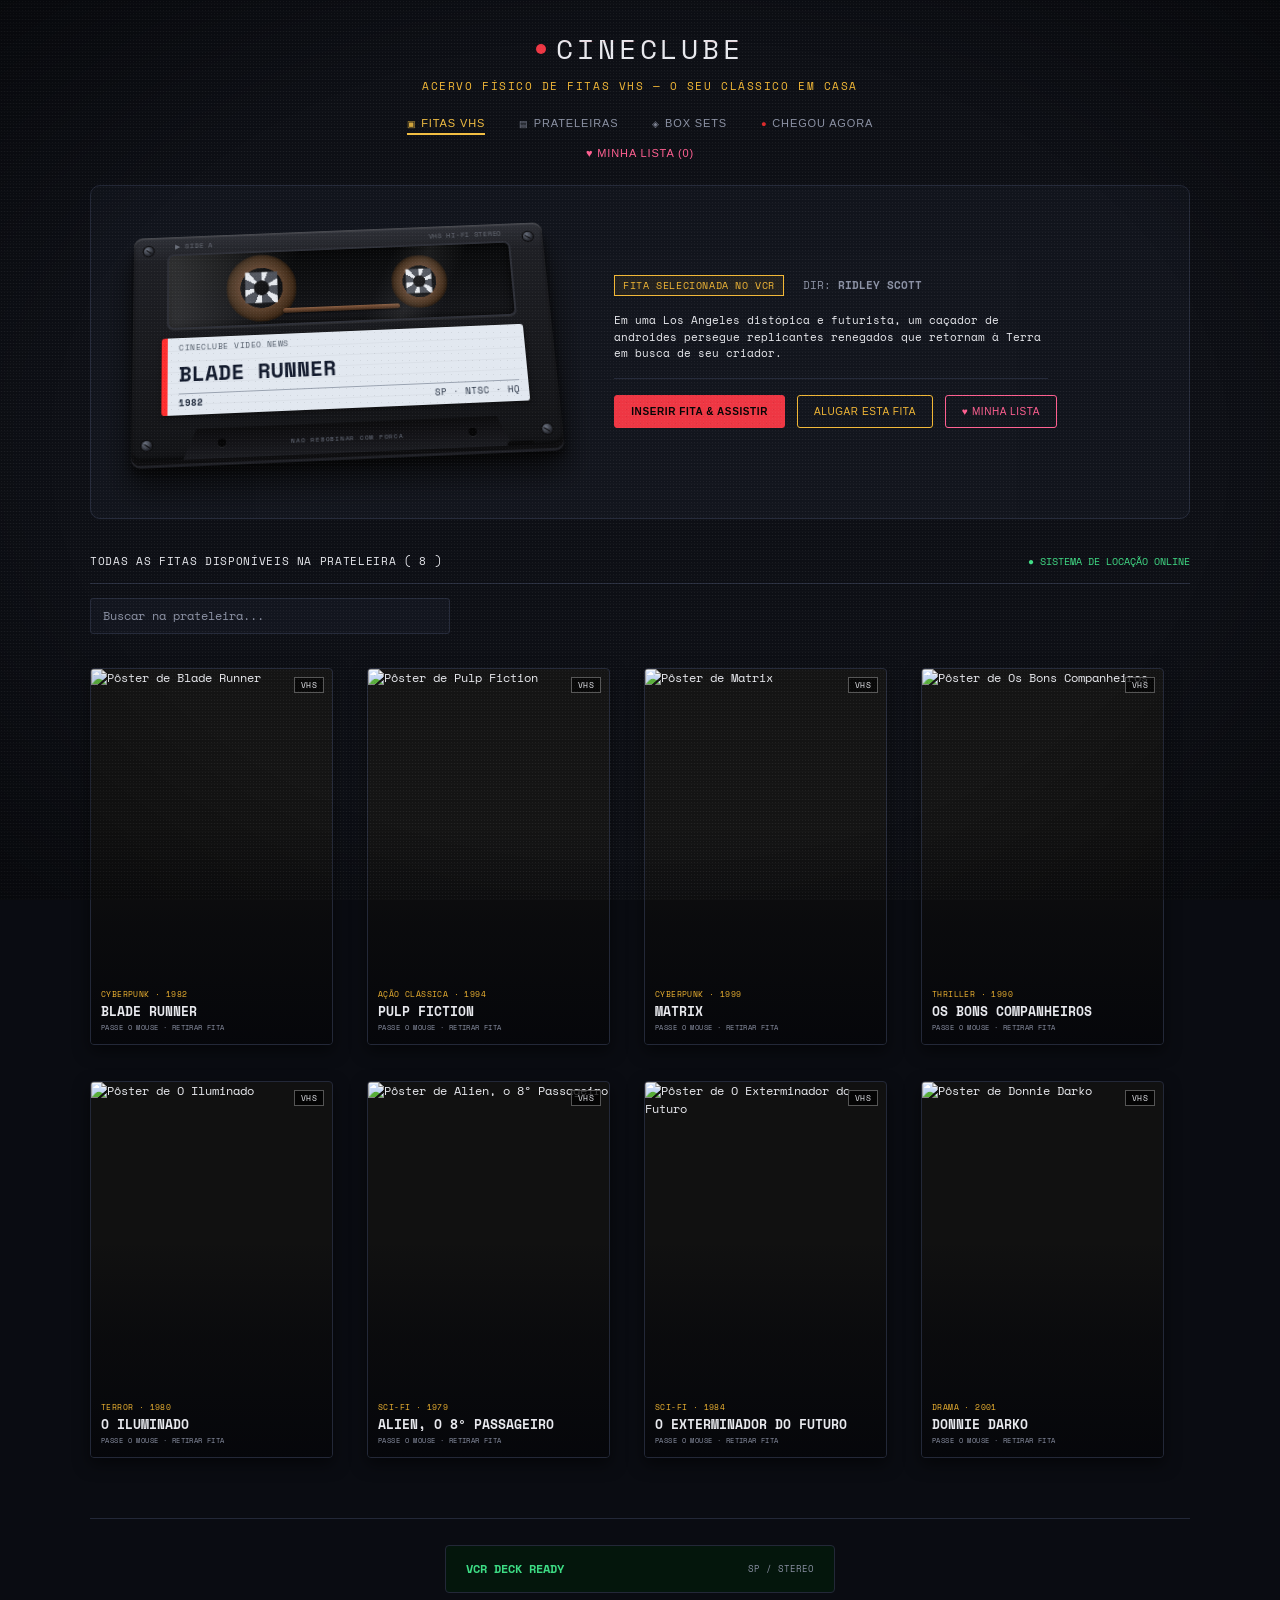
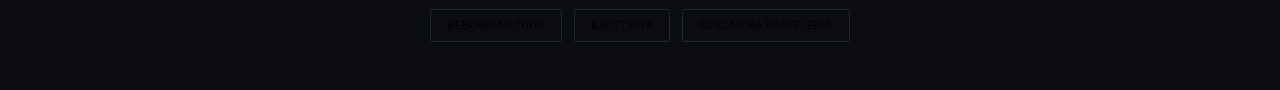
==== Projeto-Design/index.html @ 087a44db "index principal-final" ====
<!doctype html>
<html lang="pt-BR">
  <head>
    <meta charset="UTF-8" />

    <meta name="viewport" content="width=device-width, initial-scale=1" />

    <title>CINECLUBE</title>

    <link rel="preconnect" href="https://fonts.googleapis.com" />

    <link rel="preconnect" href="https://fonts.gstatic.com" crossorigin />

    <link
      href="https://fonts.googleapis.com/css2?family=Space+Mono:wght@400;700&display=swap"
      rel="stylesheet"
    />

    <link rel="stylesheet" href="style.css" />

    <style id="topo-ajustes">
      /* ===== Hero: VHS física à esquerda, info à direita ===== */
      body .vcr {
        position: relative;
        display: grid;
        grid-template-columns: minmax(300px, 440px) 1fr;
        gap: clamp(24px, 4vw, 56px);
        align-items: center;
      }
      body .vcr .vcr-info {
        position: relative;
        z-index: 1;
        min-width: 0;
      }
      /* pôster de fundo: quase imperceptível, nunca um banner */
      body .vcr .selected-banner {
        position: absolute;
        inset: 0;
        z-index: 0;
        opacity: 0.05;
        background-size: cover;
        background-position: center;
        border-radius: inherit;
        pointer-events: none;
        filter: grayscale(1);
      }

      body .vcr .vcr-tape {
        all: unset;
        display: block;
        position: relative;
        z-index: 1;
        box-sizing: border-box;
        width: 100%;
        max-width: 440px;
        padding: 8px 10px 36px;
        perspective: 1000px;
        container-type: inline-size;
      }
      body .vcr .vt-body {
        position: relative;
        width: 100%;
        aspect-ratio: 188 / 104;
        border-radius: 2.2cqw;
        font-family: "Space Mono", monospace;
        background: linear-gradient(
          180deg,
          #2b2d34 0%,
          #1b1c21 12%,
          #141519 60%,
          #0f1013 100%
        );
        box-shadow:
          inset 0 0.4cqw 0.3cqw rgba(255, 255, 255, 0.14),
          inset 0 -0.6cqw 0.8cqw rgba(0, 0, 0, 0.7),
          0 1cqw 0 #0a0a0c,
          0 1.6cqw 0 #1d1e24,
          0 3cqw 2cqw rgba(0, 0, 0, 0.7),
          0 6cqw 7cqw rgba(0, 0, 0, 0.8);
        transform: rotateX(16deg) rotateZ(-2.5deg);
        transition: transform 0.35s ease;
      }
      body .vcr .vt-body:hover {
        transform: rotateX(8deg) rotateZ(-1deg) translateY(-6px);
      }
      body .vcr .vt-screw {
        position: absolute;
        width: 2.4cqw;
        height: 2.4cqw;
        border-radius: 50%;
        background: radial-gradient(circle at 35% 30%, #6b7280, #1f2128 70%);
        box-shadow: 0 0 0 0.3cqw #0a0a0c;
      }
      body .vcr .vt-screw::after {
        content: "";
        position: absolute;
        left: 15%;
        right: 15%;
        top: 45%;
        height: 10%;
        background: #0a0a0c;
        transform: rotate(35deg);
      }
      body .vcr .vt-top {
        position: absolute;
        top: 1.4cqw;
        left: 10%;
        right: 10%;
        display: flex;
        justify-content: space-between;
        font-size: 1.7cqw;
        letter-spacing: 0.1em;
        color: #666b76;
      }
      body .vcr .vt-window {
        position: absolute;
        left: 8%;
        right: 8%;
        top: 8%;
        height: 35%;
        border-radius: 1.6cqw;
        overflow: hidden;
        background: linear-gradient(180deg, #050607, #121317);
        border: 0.5cqw solid #2a2c34;
        box-shadow:
          inset 0 0 2cqw #000,
          0 0.2cqw 0 rgba(255, 255, 255, 0.08);
      }
      body .vcr .vt-window::after {
        content: "";
        position: absolute;
        inset: 0;
        pointer-events: none;
        background: linear-gradient(
          115deg,
          rgba(255, 255, 255, 0.16) 0,
          rgba(255, 255, 255, 0) 35%,
          rgba(255, 255, 255, 0) 60%,
          rgba(255, 255, 255, 0.07) 70%,
          rgba(255, 255, 255, 0) 80%
        );
      }
      body .vcr .vt-window .vcr-reels {
        position: absolute;
        inset: 0;
        display: block;
      }
      body .vcr .vt-window .vcr-reels i {
        all: unset;
        position: absolute;
        top: 50%;
        border-radius: 50%;
        box-sizing: border-box;
        transform: translate(-50%, -50%);
        background:
          radial-gradient(circle, #0b0b0d 0 15%, transparent 16%),
          repeating-conic-gradient(#e6e9ee 0 22deg, #4a4e57 22deg 60deg)
            center / 46% 46% no-repeat,
          radial-gradient(
            circle,
            transparent 0 42%,
            #5a3d28 43%,
            #33200f 72%,
            #1d1209 100%
          );
        box-shadow: inset 0 0 1cqw rgba(0, 0, 0, 0.8);
        animation: vtspin 14s linear infinite;
      }
      body .vcr .vt-window .vcr-reels i:first-child {
        left: 27%;
        width: 17cqw;
        height: 17cqw;
      }
      body .vcr .vt-window .vcr-reels i:last-child {
        left: 73%;
        width: 13.5cqw;
        height: 13.5cqw;
        animation-duration: 9s;
      }
      @keyframes vtspin {
        from {
          transform: translate(-50%, -50%) rotate(0);
        }
        to {
          transform: translate(-50%, -50%) rotate(360deg);
        }
      }
      body .vcr .vt-band {
        position: absolute;
        left: 33%;
        right: 33%;
        bottom: 14%;
        height: 1.3cqw;
        border-radius: 1cqw;
        background: linear-gradient(180deg, #8a5d3f, #3a2314);
        box-shadow: 0 0.2cqw 0.4cqw rgba(0, 0, 0, 0.8);
      }
      body .vcr .vt-label {
        position: absolute;
        left: 7%;
        right: 7%;
        top: 47%;
        height: 34%;
        box-sizing: border-box;
        border-radius: 0.8cqw;
        border-left: 1.6cqw solid #ff2b2b;
        padding: 1.2cqw 2cqw 1.2cqw 2.6cqw;
        display: flex;
        flex-direction: column;
        justify-content: space-between;
        overflow: hidden;
        color: #0f172a;
        background: #e2e8f0
          repeating-linear-gradient(
            0deg,
            transparent 0 2.4cqw,
            rgba(0, 0, 0, 0.035) 2.4cqw 2.6cqw
          );
        box-shadow: 0.2cqw 0.5cqw 1.2cqw rgba(0, 0, 0, 0.5);
      }
      body .vcr .vt-label .vt-l1 {
        all: unset;
        font-size: 1.9cqw;
        letter-spacing: 0.06em;
        color: #4b5563;
      }
      body .vcr .vt-label strong {
        all: unset;
        display: block;
        font-size: 5cqw;
        font-weight: 700;
        line-height: 1.1;
        color: #0f172a;
        white-space: nowrap;
        overflow: hidden;
        text-overflow: ellipsis;
        text-transform: uppercase;
      }
      body .vcr .vt-label .vt-l3 {
        display: flex;
        justify-content: space-between;
        align-items: center;
        font-size: 2.2cqw;
        color: #1e293b;
        border-top: 0.2cqw solid rgba(71, 85, 105, 0.45);
        padding-top: 0.5cqw;
      }
      body .vcr .vt-label .vt-l3 small {
        all: unset;
        font-weight: 700;
      }
      body .vcr .vt-foot {
        position: absolute;
        left: 12%;
        right: 12%;
        bottom: 0;
        height: 13%;
        clip-path: polygon(4% 0, 96% 0, 100% 100%, 0 100%);
        background: linear-gradient(180deg, #08080a, #17181d);
        display: flex;
        align-items: center;
        justify-content: space-between;
        padding: 0 8%;
        font-size: 1.5cqw;
        letter-spacing: 0.12em;
        color: #6b7280;
      }
      body .vcr .vt-foot i {
        width: 2cqw;
        height: 2cqw;
        border-radius: 50%;
        background: #030304;
        box-shadow:
          inset 0 0.2cqw 0.3cqw #000,
          0 0.15cqw 0 rgba(255, 255, 255, 0.08);
      }
      body .vcr .vt-tab {
        position: absolute;
        right: 7%;
        bottom: 0;
        width: 6cqw;
        height: 1cqw;
        background: #050506;
        border-radius: 0.5cqw 0.5cqw 0 0;
      }

      /* ===== Menu: itens claramente clicáveis, mesmo visual minimalista ===== */
      body .nav button,
      body .mylist {
        cursor: pointer;
        border-bottom: 2px solid transparent;
        transition:
          color 0.15s,
          border-color 0.15s;
      }
      body .nav button::before,
      body .mylist::before {
        display: inline-block;
        margin-right: 0.5em;
        font-size: 0.85em;
        opacity: 0.85;
      }
      body .nav button[data-filter="todos"]::before {
        content: "\25A3";
      }
      body .nav button[data-filter="estante"]::before {
        content: "\25A4";
      }
      body .nav button[data-filter="box"]::before {
        content: "\25C8";
      }
      body .nav button[data-filter="chegou"]::before {
        content: "\25CF";
        color: #ff2b2b;
      }
      body .nav button:not(.on):hover,
      body .mylist:not(.on):hover {
        color: #f3f4f6;
        border-bottom-color: rgba(242, 189, 63, 0.45);
      }
      body .nav button.on,
      body .mylist.on {
        color: #f2bd3f;
        border-bottom-color: #f2bd3f;
      }
      body .nav button:focus-visible,
      body .mylist:focus-visible {
        outline: 1px dashed #f2bd3f;
        outline-offset: 4px;
      }
      body .mylist {
        display: flex;
        width: max-content;
        margin: 12px auto 0;
      }

      @media (max-width: 860px) {
        body .vcr {
          grid-template-columns: 1fr;
          justify-items: center;
        }
      }
      @media (prefers-reduced-motion: reduce) {
        body .vcr .vt-window .vcr-reels i {
          animation: none;
        }
        body .vcr .vt-body {
          transition: none;
        }
      }
    </style>
  </head>

  <body>
    <div class="vhs-screen-filter" aria-hidden="true"></div>
    <header class="top">
      <h1 class="logo">
        <i></i>

        <span class="logo-text" data-text="CINECLUBE"> CINECLUBE </span>
      </h1>

      <p class="sub">Acervo físico de fitas VHS — o seu clássico em casa</p>

      <!-- Menu-filtro -->

      <nav class="nav" id="menu">
        <button type="button" class="on" data-filter="todos">Fitas VHS</button>

        <button type="button" data-filter="estante">Prateleiras</button>

        <button type="button" data-filter="box">Box sets</button>

        <button type="button" data-filter="chegou">Chegou agora</button>
      </nav>

      <button
        type="button"
        class="mylist"
        id="btn-menu-lista"
        data-filter="minha-lista"
      >
        ♥ Minha lista (<span id="list-count">0</span>)
      </button>
    </header>

    <main class="wrap">
      <!-- =========================================
         VCR PRINCIPAL
    ========================================== -->

      <section class="vcr" id="selected">
        <!-- Pôster principal do filme selecionado -->

        <div
          class="selected-banner"
          id="selected-banner"
          style="
            background-image: url(&quot;https://m.media-amazon.com/images/M/MV5BNzQzMzJhZTEtOWM4NS00MTdhLTg0YjgtMjM4MDRkZjUwZDBlXkEyXkFqcGdeQXVyNjU0OTQ0OTY@._V1_SX300.jpg&quot;);
          "
        ></div>

        <div class="vcr-tape">
          <div class="vt-body" role="img" aria-label="Fita VHS selecionada">
            <i class="vt-screw" style="left: 2.4cqw; top: 2.4cqw"></i>
            <i class="vt-screw" style="right: 2.4cqw; top: 2.4cqw"></i>
            <i class="vt-screw" style="left: 2.4cqw; bottom: 2.4cqw"></i>
            <i class="vt-screw" style="right: 2.4cqw; bottom: 2.4cqw"></i>

            <div class="vt-top">
              <span>&#9654; SIDE A</span><span>VHS HI-FI STEREO</span>
            </div>

            <div class="vt-window">
              <div class="vcr-reels"><i></i><i></i></div>
              <span class="vt-band"></span>
            </div>

            <div class="vt-label">
              <small class="vt-l1">CINECLUBE VIDEO NEWS</small>
              <strong id="selected-title">BLADE RUNNER</strong>
              <div class="vt-l3">
                <small id="selected-year">1982</small
                ><span>SP &middot; NTSC &middot; HQ</span>
              </div>
            </div>

            <div class="vt-foot">
              <i></i><span>NAO REBOBINAR COM FORCA</span><i></i>
            </div>
            <span class="vt-tab"></span>
          </div>
        </div>

        <div class="vcr-info">
          <span class="chip"> Fita selecionada no VCR </span>

          <span class="dir">
            DIR:

            <b id="selected-director"> RIDLEY SCOTT </b>
          </span>

          <p id="selected-desc">
            Em uma Los Angeles distópica e futurista, um caçador de androides
            persegue replicantes renegados que retornam à Terra em busca de seu
            criador.
          </p>

          <div class="actions">
            <button id="btn-play" class="btn red">
              Inserir fita &amp; assistir
            </button>

            <button id="btn-rent" class="btn gold">Alugar esta fita</button>

            <button id="btn-mylist" class="btn pink">♥ Minha lista</button>
          </div>
        </div>
      </section>

      <!-- =========================================
         CATÁLOGO
    ========================================== -->

      <div class="shelf-head">
        <h2>
          Todas as fitas disponíveis na prateleira (
          <span id="catalog-count"> 8 </span>
          )
        </h2>

        <span class="online"> Sistema de locação online </span>
      </div>

      <input
        id="search"
        class="search"
        type="search"
        placeholder="Buscar na prateleira..."
      />

      <p id="catalog-message" class="msg" hidden>
        Nenhuma fita encontrada nesta prateleira.
      </p>

      <div class="grid" id="catalog">
        <!-- =====================================
             1. BLADE RUNNER
        ====================================== -->

        <article
          class="slot"
          data-id="1"
          data-genre="cyberpunk"
          data-banner="https://m.media-amazon.com/images/M/MV5BNzQzMzJhZTEtOWM4NS00MTdhLTg0YjgtMjM4MDRkZjUwZDBlXkEyXkFqcGdeQXVyNjU0OTQ0OTY@._V1_SX300.jpg"
          tabindex="0"
        >
          <div class="vhs-hover-tape">
            <div class="vhs-cassette">
              <div class="spool-window">
                <i class="spool-wheel"></i>

                <i class="spool-wheel"></i>
              </div>

              <div class="vhs-sticker">
                BLADE RUNNER

                <small> 1982 </small>
              </div>
            </div>
          </div>

          <div
            class="tape"
            style="
              --banner: url(&quot;https://m.media-amazon.com/images/M/MV5BNzQzMzJhZTEtOWM4NS00MTdhLTg0YjgtMjM4MDRkZjUwZDBlXkEyXkFqcGdeQXVyNjU0OTQ0OTY@._V1_SX300.jpg&quot;);
            "
          >
            <div class="poster">
              <img
                src="https://m.media-amazon.com/images/M/MV5BNzQzMzJhZTEtOWM4NS00MTdhLTg0YjgtMjM4MDRkZjUwZDBlXkEyXkFqcGdeQXVyNjU0OTQ0OTY@._V1_SX300.jpg"
                alt="Pôster de Blade Runner"
              />

              <span class="vhs-badge"> VHS </span>

              <div class="info">
                <span class="meta"> Cyberpunk · 1982 </span>

                <h3>Blade Runner</h3>

                <p>Passe o mouse · retirar fita</p>
              </div>
            </div>
          </div>
        </article>

        <!-- =====================================
             2. PULP FICTION
        ====================================== -->

        <article
          class="slot"
          data-id="2"
          data-genre="acao"
          data-banner="https://m.media-amazon.com/images/M/MV5BNGNhMDIzZTUtNTBlZi00MTRlLWFjM2ItYzViMjE3YzI5MjljXkEyXkFqcGdeQXVyNzkwMjQ5NzM@._V1_SX300.jpg"
          tabindex="0"
        >
          <div class="vhs-hover-tape">
            <div class="vhs-cassette">
              <div class="spool-window">
                <i class="spool-wheel"></i>

                <i class="spool-wheel"></i>
              </div>

              <div class="vhs-sticker">
                PULP FICTION

                <small> 1994 </small>
              </div>
            </div>
          </div>

          <div
            class="tape"
            style="
              --banner: url(&quot;https://m.media-amazon.com/images/M/MV5BNGNhMDIzZTUtNTBlZi00MTRlLWFjM2ItYzViMjE3YzI5MjljXkEyXkFqcGdeQXVyNzkwMjQ5NzM@._V1_SX300.jpg&quot;);
            "
          >
            <div class="poster">
              <img
                src="https://m.media-amazon.com/images/M/MV5BNGNhMDIzZTUtNTBlZi00MTRlLWFjM2ItYzViMjE3YzI5MjljXkEyXkFqcGdeQXVyNzkwMjQ5NzM@._V1_SX300.jpg"
                alt="Pôster de Pulp Fiction"
              />

              <span class="vhs-badge"> VHS </span>

              <div class="info">
                <span class="meta"> Ação clássica · 1994 </span>

                <h3>Pulp Fiction</h3>

                <p>Passe o mouse · retirar fita</p>
              </div>
            </div>
          </div>
        </article>

        <!-- =====================================
             3. MATRIX
        ====================================== -->

        <article
          class="slot"
          data-id="3"
          data-genre="cyberpunk"
          data-banner="https://m.media-amazon.com/images/M/MV5BNzQzOTk3OTAtNDQ0Zi00ZTVkLWI0MTEtMDllZjNkYzNjNTc4L2ltYWdlXkEyXkFqcGdeQXVyNjU0OTQ5OTY@._V1_SX300.jpg"
          tabindex="0"
        >
          <div class="vhs-hover-tape">
            <div class="vhs-cassette">
              <div class="spool-window">
                <i class="spool-wheel"></i>

                <i class="spool-wheel"></i>
              </div>

              <div class="vhs-sticker">
                MATRIX

                <small> 1999 </small>
              </div>
            </div>
          </div>

          <div
            class="tape"
            style="
              --banner: url(&quot;https://upload.wikimedia.org/wikipedia/pt/c/c1/The_Matrix_Poster.jpg?utm_source=pt.wikipedia.org&utm_campaign=imageinfo&utm_content=thumbnail_unscaled&quot;);
            "
          >
            <div class="poster">
              <img
                src="https://upload.wikimedia.org/wikipedia/pt/c/c1/The_Matrix_Poster.jpg?utm_source=pt.wikipedia.org&utm_campaign=imageinfo&utm_content=thumbnail_unscaled"
                alt="Pôster de Matrix"
              />

              <span class="vhs-badge"> VHS </span>

              <div class="info">
                <span class="meta"> Cyberpunk · 1999 </span>

                <h3>Matrix</h3>

                <p>Passe o mouse · retirar fita</p>
              </div>
            </div>
          </div>
        </article>

        <!-- =====================================
             4. OS BONS COMPANHEIROS
        ====================================== -->

        <article
          class="slot"
          data-id="4"
          data-genre="thriller"
          data-banner="https://m.media-amazon.com/images/M/MV5BY2NkZjEzMDgtN2RjYy00YzM1LWI4ZmQtMjIwYjFjNmI3ZGEwXkEyXkFqcGdeQXVyNzkwMjQ5NzM@._V1_SX300.jpg"
          tabindex="0"
        >
          <div class="vhs-hover-tape">
            <div class="vhs-cassette">
              <div class="spool-window">
                <i class="spool-wheel"></i>

                <i class="spool-wheel"></i>
              </div>

              <div class="vhs-sticker">
                OS BONS COMPANHEIROS

                <small> 1990 </small>
              </div>
            </div>
          </div>

          <div
            class="tape"
            style="
              --banner: url(&quot;https://m.media-amazon.com/images/M/MV5BY2NkZjEzMDgtN2RjYy00YzM1LWI4ZmQtMjIwYjFjNmI3ZGEwXkEyXkFqcGdeQXVyNzkwMjQ5NzM@._V1_SX300.jpg&quot;);
            "
          >
            <div class="poster">
              <img
                src="https://m.media-amazon.com/images/M/MV5BY2NkZjEzMDgtN2RjYy00YzM1LWI4ZmQtMjIwYjFjNmI3ZGEwXkEyXkFqcGdeQXVyNzkwMjQ5NzM@._V1_SX300.jpg"
                alt="Pôster de Os Bons Companheiros"
              />

              <span class="vhs-badge"> VHS </span>

              <div class="info">
                <span class="meta"> Thriller · 1990 </span>

                <h3>Os Bons Companheiros</h3>

                <p>Passe o mouse · retirar fita</p>
              </div>
            </div>
          </div>
        </article>

        <!-- =====================================
             5. O ILUMINADO
        ====================================== -->

        <article
          class="slot"
          data-id="5"
          data-genre="terror"
          data-banner="https://m.media-amazon.com/images/M/MV5BZWFlYmY2MGEtZjVkYS00YzU4LTg0YjQtYzY1ZGE3NTA5NGQxXkEyXkFqcGdeQXVyMTQxNzMzNDI@._V1_SX300.jpg"
          tabindex="0"
        >
          <div class="vhs-hover-tape">
            <div class="vhs-cassette">
              <div class="spool-window">
                <i class="spool-wheel"></i>

                <i class="spool-wheel"></i>
              </div>

              <div class="vhs-sticker">
                O ILUMINADO

                <small> 1980 </small>
              </div>
            </div>
          </div>

          <div
            class="tape"
            style="
              --banner: url(&quot;https://m.media-amazon.com/images/M/MV5BZWFlYmY2MGEtZjVkYS00YzU4LTg0YjQtYzY1ZGE3NTA5NGQxXkEyXkFqcGdeQXVyMTQxNzMzNDI@._V1_SX300.jpg&quot;);
            "
          >
            <div class="poster">
              <img
                src="https://m.media-amazon.com/images/M/MV5BZWFlYmY2MGEtZjVkYS00YzU4LTg0YjQtYzY1ZGE3NTA5NGQxXkEyXkFqcGdeQXVyMTQxNzMzNDI@._V1_SX300.jpg"
                alt="Pôster de O Iluminado"
              />

              <span class="vhs-badge"> VHS </span>

              <div class="info">
                <span class="meta"> Terror · 1980 </span>

                <h3>O Iluminado</h3>

                <p>Passe o mouse · retirar fita</p>
              </div>
            </div>
          </div>
        </article>

        <!-- =====================================
             6. ALIEN
        ====================================== -->

        <article
          class="slot"
          data-id="6"
          data-genre="scifi"
          data-banner="https://br.web.img3.acsta.net/c_310_420/pictures/15/05/14/21/14/504650.jpg"
          tabindex="0"
        >
          <div class="vhs-hover-tape">
            <div class="vhs-cassette">
              <div class="spool-window">
                <i class="spool-wheel"></i>

                <i class="spool-wheel"></i>
              </div>

              <div class="vhs-sticker">
                ALIEN, O 8º PASSAGEIRO

                <small> 1979 </small>
              </div>
            </div>
          </div>

          <div
            class="tape"
            style="
              --banner: url(&quot;https://br.web.img3.acsta.net/c_310_420/pictures/15/05/14/21/14/504650.jpg&quot;);
            "
          >
            <div class="poster">
              <img
                src="https://br.web.img3.acsta.net/c_310_420/pictures/15/05/14/21/14/504650.jpg"
                alt="Pôster de Alien, o 8º Passageiro"
              />

              <span class="vhs-badge"> VHS </span>

              <div class="info">
                <span class="meta"> Sci-Fi · 1979 </span>

                <h3>Alien, o 8º Passageiro</h3>

                <p>Passe o mouse · retirar fita</p>
              </div>
            </div>
          </div>
        </article>

        <!-- =====================================
             7. O EXTERMINADOR DO FUTURO
        ====================================== -->

        <article
          class="slot"
          data-id="7"
          data-genre="scifi"
          data-banner="https://m.media-amazon.com/images/M/MV5BYTViNzMxZjEtZGEwNy00MDNiLWIzNGQtZDY2MjQ1OWViZjFmXkEyXkFqcGdeQXVyNzkwMjQ5NzM@._V1_SX300.jpg"
          tabindex="0"
        >
          <div class="vhs-hover-tape">
            <div class="vhs-cassette">
              <div class="spool-window">
                <i class="spool-wheel"></i>

                <i class="spool-wheel"></i>
              </div>

              <div class="vhs-sticker">
                O EXTERMINADOR DO FUTURO

                <small> 1984 </small>
              </div>
            </div>
          </div>

          <div
            class="tape"
            style="
              --banner: url(&quot;https://m.media-amazon.com/images/M/MV5BYTViNzMxZjEtZGEwNy00MDNiLWIzNGQtZDY2MjQ1OWViZjFmXkEyXkFqcGdeQXVyNzkwMjQ5NzM@._V1_SX300.jpg&quot;);
            "
          >
            <div class="poster">
              <img
                src="https://m.media-amazon.com/images/M/MV5BYTViNzMxZjEtZGEwNy00MDNiLWIzNGQtZDY2MjQ1OWViZjFmXkEyXkFqcGdeQXVyNzkwMjQ5NzM@._V1_SX300.jpg"
                alt="Pôster de O Exterminador do Futuro"
              />

              <span class="vhs-badge"> VHS </span>

              <div class="info">
                <span class="meta"> Sci-Fi · 1984 </span>

                <h3>O Exterminador do Futuro</h3>

                <p>Passe o mouse · retirar fita</p>
              </div>
            </div>
          </div>
        </article>

        <!-- =====================================
             8. DONNIE DARKO
        ====================================== -->

        <article
          class="slot"
          data-id="8"
          data-genre="drama"
          data-banner="https://image.tmdb.org/t/p/original/6FKym4sm5LcqUC80HNpn2ejVoro.jpg"
          tabindex="0"
        >
          <div class="vhs-hover-tape">
            <div class="vhs-cassette">
              <div class="spool-window">
                <i class="spool-wheel"></i>

                <i class="spool-wheel"></i>
              </div>

              <div class="vhs-sticker">
                DONNIE DARKO

                <small> 2001 </small>
              </div>
            </div>
          </div>

          <div
            class="tape"
            style="
              --banner: url(&quot;https://image.tmdb.org/t/p/original/6FKym4sm5LcqUC80HNpn2ejVoro.jpg&quot;);
            "
          >
            <div class="poster">
              <img
                src="https://image.tmdb.org/t/p/original/6FKym4sm5LcqUC80HNpn2ejVoro.jpg"
                alt="Pôster de Donnie Darko"
              />

              <span class="vhs-badge"> VHS </span>

              <div class="info">
                <span class="meta"> Drama · 2001 </span>

                <h3>Donnie Darko</h3>

                <p>Passe o mouse · retirar fita</p>
              </div>
            </div>
          </div>
        </article>
      </div>

      <!-- =========================================
         RODAPÉ VCR
    ========================================== -->

      <footer class="deck">
        <div class="deck-screen">
          <span id="vcr-display"> VCR DECK READY </span>

          <small id="vcr-counter"> SP / STEREO </small>
        </div>

        <div class="deck-btns">
          <button id="btn-rewind" class="btn ghost">Rebobinar tudo</button>

          <button id="btn-eject" class="btn ghost">Eject fita</button>

          <button id="btn-search" class="btn ghost">
            Buscar na prateleira
          </button>
        </div>
      </footer>
    </main>

    <div id="toast" class="toast" hidden></div>

    <script src="script.js"></script>
  </body>
</html>
---- Projeto-Design/style.css ----
:root {
  --bg: #0a0c12;
  --panel: #0f121b;
  --line: #232838;

  --red: #ee3340;
  --gold: #f2b632;
  --green: #3ddc84;
  --pink: #ff5d8f;

  --text: #e8e9ee;
  --dim: #8a90a3;

  --ease: cubic-bezier(0.22, 0.8, 0.3, 1);
}

* {
  box-sizing: border-box;
  margin: 0;
  padding: 0;
}

body {
  background: var(--bg);
  color: var(--text);

  font-family: "Space Mono", ui-monospace, Menlo, Consolas, monospace;

  font-size: 12px;
  line-height: 1.5;
  min-height: 100vh;
}

/* CRT — scanlines e vinheta (ajustadas para ficarem mais discretas) */

body::before {
  content: "";

  position: fixed;
  inset: 0;

  pointer-events: none;

  z-index: 50;

  background: repeating-linear-gradient(
    0deg,
    rgba(255, 255, 255, 0.016) 0 1px,
    transparent 1px 4px
  );
}

body::after {
  content: "";

  position: fixed;
  inset: 0;

  pointer-events: none;

  z-index: 49;

  background: radial-gradient(
    ellipse at center,
    transparent 65%,
    rgba(0, 0, 0, 0.4)
  );
}

/* =========================================
   TOPO
========================================= */

.top {
  text-align: center;

  padding: 28px 16px 8px;
}

.logo {
  font-size: 28px;

  font-weight: 400;

  letter-spacing: 0.14em;

  display: inline-flex;

  align-items: center;

  gap: 10px;

  position: relative;
}

.logo i {
  width: 10px;
  height: 10px;

  border-radius: 50%;

  background: var(--red);
}

.logo-text {
  position: relative;
}

.logo-text::after {
  content: attr(data-text);

  position: absolute;

  left: 0;
  top: 0;

  color: rgba(238, 51, 64, 0.22);

  clip-path: inset(0 0 70% 0);

  transform: translate(2px, 1px);

  animation: signal 5s infinite;
}

@keyframes signal {
  0%,
  86%,
  100% {
    opacity: 0;
    transform: translate(0, 0);
  }

  88% {
    opacity: 0.8;
    transform: translate(-2px, 0);
  }

  89% {
    opacity: 0.4;
    transform: translate(2px, 1px);
  }

  90% {
    opacity: 0;
  }
}

.sub {
  color: var(--gold);

  letter-spacing: 0.14em;

  font-size: 11px;

  text-transform: uppercase;

  margin: 8px 0 22px;
}

.nav {
  display: flex;

  justify-content: center;

  gap: 34px;

  flex-wrap: wrap;
}

.nav button {
  background: none;

  border: none;

  font-size: 11px;

  text-transform: uppercase;

  letter-spacing: 0.08em;

  color: var(--dim);

  padding-bottom: 4px;

  border-bottom: 2px solid transparent;
}

.nav button.on,
.nav button:hover {
  color: var(--text);

  border-color: var(--gold);
}

.mylist {
  display: inline-block;

  margin: 22px 0 4px;

  color: var(--pink);

  text-transform: uppercase;

  font-size: 11px;

  letter-spacing: 0.08em;

  background: none;

  border: none;
}

/* =========================================
   CONTAINER
========================================= */

.wrap {
  max-width: 1180px;

  margin: 0 auto;

  padding: 16px 40px 48px;
}

/* =========================================
   VCR PRINCIPAL
========================================= */

.vcr {
  position: relative;

  display: grid;

  grid-template-columns:
    minmax(220px, 300px)
    1fr;

  gap: 40px;

  align-items: center;

  background: var(--panel);

  border: 1px solid var(--line);

  border-radius: 10px;

  padding: 28px 32px;

  margin-bottom: 34px;

  overflow: hidden;
}

.selected-banner {
  position: absolute;

  inset: 0;

  background-position: center;

  background-size: cover;

  opacity: 0.09;

  filter: grayscale(1);

  pointer-events: none;
}

.selected-banner::after {
  content: "";

  position: absolute;

  inset: 0;

  background: linear-gradient(
    90deg,
    var(--panel) 0%,
    rgba(15, 18, 27, 0.92) 45%,
    var(--panel) 100%
  );
}

.vcr > *:not(.selected-banner) {
  position: relative;

  z-index: 2;
}

.vcr-tape {
  background: #0c0e15;

  border-top: 3px solid var(--red);

  border-radius: 4px;

  padding: 14px;

  text-align: center;

  display: flex;

  flex-direction: column;

  gap: 8px;

  align-items: center;

  min-height: 150px;
}

.vcr-tape small {
  color: var(--dim);

  font-size: 8px;

  letter-spacing: 0.1em;
}

.vcr-tape strong {
  font-weight: 400;

  letter-spacing: 0.06em;

  color: var(--dim);
}

.vcr-reels {
  display: flex;

  gap: 70px;
}

.vcr-reels i {
  width: 18px;
  height: 18px;

  border-radius: 50%;

  background: radial-gradient(#0a0a0a 0 30%, #cfd2da 31% 45%, #2a2d38 46%);
}

.chip {
  display: inline-block;

  border: 1px solid var(--gold);

  color: var(--gold);

  background: rgba(242, 182, 50, 0.08);

  padding: 2px 8px;

  font-size: 10px;

  text-transform: uppercase;

  letter-spacing: 0.06em;
}

.dir {
  margin-left: 12px;

  color: var(--dim);

  font-size: 11px;
}

.vcr-info p {
  margin: 16px 0;

  padding-bottom: 16px;

  border-bottom: 1px solid var(--line);

  max-width: 62ch;

  font-size: 11px;
}

.actions {
  display: flex;

  gap: 12px;

  flex-wrap: wrap;
}

/* =========================================
   BOTÕES
========================================= */

.btn {
  border: 1px solid var(--line);

  background: transparent;

  padding: 10px 16px;

  border-radius: 3px;

  font-size: 10px;

  text-transform: uppercase;

  letter-spacing: 0.06em;

  transition:
    background 0.2s,
    border-color 0.2s,
    transform 0.2s;
}

.btn:hover {
  transform: translateY(-1px);
}

.btn.red {
  background: var(--red);

  border-color: var(--red);

  font-weight: 700;
}

.btn.red:hover {
  background: #ff4a56;
}

.btn.gold {
  border-color: var(--gold);

  color: var(--gold);
}

.btn.gold:hover {
  background: rgba(242, 182, 50, 0.1);
}

.btn.pink {
  border-color: var(--pink);

  color: var(--pink);
}

.btn.pink:hover {
  background: rgba(255, 93, 143, 0.1);
}

.btn.ghost:hover {
  border-color: var(--dim);

  background: rgba(255, 255, 255, 0.04);
}

.btn:focus-visible,
.slot:focus-visible,
.search:focus-visible {
  outline: 2px solid var(--gold);

  outline-offset: 3px;
}

/* =========================================
   CABEÇALHO DO CATÁLOGO
========================================= */

.shelf-head {
  display: flex;

  justify-content: space-between;

  align-items: center;

  gap: 12px;

  flex-wrap: wrap;

  padding-bottom: 14px;

  border-bottom: 1px solid var(--line);
}

.shelf-head h2 {
  font-size: 11px;

  font-weight: 400;

  text-transform: uppercase;

  letter-spacing: 0.06em;
}

.online {
  color: var(--green);

  font-size: 10px;

  text-transform: uppercase;
}

.online::before {
  content: "● ";
}

/* =========================================
   BUSCA
========================================= */

.search {
  width: 100%;

  max-width: 360px;

  margin: 14px 0 0;

  background: var(--panel);

  border: 1px solid var(--line);

  color: var(--text);

  font: inherit;

  padding: 8px 12px;

  border-radius: 3px;
}

.search::placeholder {
  color: var(--dim);
}

.msg {
  margin-top: 14px;

  color: var(--gold);
}

/* =========================================
   GRID
========================================= */

.grid {
  display: grid;

  grid-template-columns: repeat(4, 1fr);

  gap: 36px 34px;

  padding: 34px 26px 26px 0;
}

/* =========================================
   CARD
========================================= */

.slot {
  position: relative;

  aspect-ratio: 2/3.1;

  cursor: pointer;

  isolation: isolate;

  outline-offset: 6px;
}

/* =========================================
   VHS ATRÁS
========================================= */

.vhs-hover-tape {
  position: absolute;

  z-index: 0;

  top: 5%;
  left: 10%;

  width: 80%;
  height: 88%;

  opacity: 0;

  transform: translate(0, 0) rotate(0deg);

  transform-origin: 30% 90%;

  transition:
    transform 0.5s var(--ease),
    opacity 0.25s ease;

  filter: drop-shadow(0 12px 14px rgba(0, 0, 0, 0.6));
}

.vhs-cassette {
  position: relative;

  width: 100%;
  height: 100%;

  border-radius: 7px;

  background:
    repeating-linear-gradient(
      90deg,
      rgba(255, 255, 255, 0.05) 0 1px,
      transparent 1px 4px
    ),
    linear-gradient(150deg, #33363e, #15171c 70%);

  border: 1px solid #454851;

  box-shadow:
    inset 0 0 0 3px #1b1d23,
    inset 0 -8px 12px rgba(0, 0, 0, 0.5),
    6px 0 0 -1px #0d0e11;
}

/* Parafusos */

.vhs-cassette::before,
.vhs-cassette::after {
  content: "";

  position: absolute;

  bottom: 3%;

  width: 7px;
  height: 7px;

  border-radius: 50%;

  background: radial-gradient(circle at 35% 35%, #9a9da5, #4a4d55);

  box-shadow: inset 0 0 0 1px #222;
}

.vhs-cassette::before {
  left: 5%;
}

.vhs-cassette::after {
  right: 5%;
}

/* Janela */

.spool-window {
  position: absolute;

  top: 5%;

  left: 9%;
  right: 9%;

  height: 32%;

  border-radius: 10px;

  background: linear-gradient(#0c0d11, #1a1c22);

  border: 2px solid #4b4e57;

  display: flex;

  justify-content: space-around;

  align-items: center;

  padding: 0 6%;

  box-shadow: inset 0 3px 8px #000;
}

/* Bobinas */

.spool-wheel {
  width: 34%;

  aspect-ratio: 1;

  border-radius: 50%;

  border: 3px solid #7a7d86;

  background:
    radial-gradient(circle, #0a0a0a 0 20%, transparent 21%),
    conic-gradient(
      #e2ddd0 0 12%,
      #232323 0 25%,
      #e2ddd0 0 37%,
      #232323 0 50%,
      #e2ddd0 0 62%,
      #232323 0 75%,
      #e2ddd0 0 87%,
      #232323 0
    );

  box-shadow: 0 0 0 5px #3a271b;
}

/* Fita magnética */

.spool-window::before {
  content: "";

  position: absolute;

  left: 12%;
  right: 12%;

  bottom: 9%;

  height: 3px;

  background: #4a3524;

  border-radius: 2px;
}

/* Etiqueta VHS */

.vhs-sticker {
  position: absolute;

  left: 9%;
  right: 9%;

  top: 44%;
  bottom: 12%;

  background: linear-gradient(#e6e5dd, #c9c8bf);

  border-top: 5px solid var(--red);

  border-radius: 2px;

  color: #1b1b1b;

  padding: 8px 6px;

  text-align: center;

  font-size: 9px;

  font-weight: 700;

  letter-spacing: 0.04em;

  line-height: 1.25;

  display: flex;

  flex-direction: column;

  justify-content: center;

  gap: 4px;

  box-shadow: 0 1px 3px rgba(0, 0, 0, 0.6);
}

.vhs-sticker small {
  font-weight: 400;

  font-size: 8px;

  color: #555;
}

/* =========================================
   PÔSTER
========================================= */

.tape {
  position: absolute;

  inset: 0;

  z-index: 2;

  transition: transform 0.5s var(--ease);

  transform-origin: 70% 100%;
}

.poster {
  position: relative;

  width: 100%;
  height: 100%;

  border-radius: 4px;

  overflow: hidden;

  background: #111;

  border: 1px solid var(--line);

  box-shadow: 0 6px 16px rgba(0, 0, 0, 0.5);

  transition:
    box-shadow 0.5s var(--ease),
    border-color 0.3s;
}

.poster img {
  position: absolute;

  inset: 0;

  width: 100%;
  height: 100%;

  object-fit: cover;

  display: block;
}

.poster::after {
  content: "";

  position: absolute;

  inset: 0;

  background: linear-gradient(
    to top,
    rgba(5, 6, 10, 0.95) 0,
    rgba(5, 6, 10, 0.55) 32%,
    transparent 58%
  );
}

/* Banner escondido no card */

.poster::before {
  content: "";

  position: absolute;

  inset: 0;

  background-image: var(--banner);

  background-size: cover;

  background-position: center;

  opacity: 0;

  transition: opacity 0.4s;
}

/* Badge */

.vhs-badge {
  position: absolute;

  top: 8px;
  right: 8px;

  z-index: 3;

  font-size: 8px;

  padding: 1px 6px;

  background: rgba(0, 0, 0, 0.75);

  border: 1px solid #555;

  letter-spacing: 0.06em;
}

/* Informações */

.info {
  position: absolute;

  left: 10px;
  right: 10px;
  bottom: 10px;

  z-index: 3;
}

.meta {
  display: block;

  color: var(--gold);

  font-size: 8px;

  text-transform: uppercase;

  letter-spacing: 0.05em;
}

.info h3 {
  font-size: 13px;

  font-weight: 700;

  text-transform: uppercase;

  line-height: 1.2;

  margin: 4px 0;
}

.info p {
  font-size: 7px;

  color: var(--dim);

  text-transform: uppercase;

  letter-spacing: 0.06em;
}

/* =========================================
   HOVER
========================================= */

.slot:hover .vhs-hover-tape,
.slot:focus-visible .vhs-hover-tape {
  opacity: 1;

  transform: translate(34%, -11%) rotate(13deg);
}

.slot:hover .tape,
.slot:focus-visible .tape {
  transform: translate(-4%, 1.5%) rotate(-3deg);
}

.slot:hover .poster,
.slot:focus-visible .poster {
  border-color: #3a4055;

  box-shadow: -10px 14px 24px rgba(0, 0, 0, 0.7);
}

/* =========================================
   VCR RODAPÉ
========================================= */

.deck {
  display: flex;

  flex-direction: column;

  align-items: center;

  gap: 16px;

  margin-top: 34px;

  padding-top: 26px;

  border-top: 1px solid var(--line);
}

.deck-screen {
  display: flex;

  justify-content: space-between;

  align-items: center;

  gap: 40px;

  min-width: min(390px, 100%);

  background: #04160c;

  border: 1px solid var(--line);

  border-radius: 4px;

  padding: 14px 20px;

  color: var(--green);

  font-weight: 700;
}

.deck-screen small {
  color: var(--dim);

  font-weight: 400;

  font-size: 9px;
}

.deck-btns {
  display: flex;

  gap: 12px;

  flex-wrap: wrap;

  justify-content: center;
}

/* =========================================
   TOAST
========================================= */

.toast {
  position: fixed;

  left: 50%;

  bottom: 24px;

  transform: translateX(-50%);

  z-index: 60;

  background: var(--panel);

  border: 1px solid var(--gold);

  color: var(--gold);

  padding: 10px 18px;

  border-radius: 4px;
}

/* =========================================
   RESPONSIVO
========================================= */

@media (max-width: 980px) {
  .grid {
    grid-template-columns: repeat(2, 1fr);
  }

  .vcr {
    grid-template-columns: 1fr;
  }
}

@media (max-width: 560px) {
  .wrap {
    padding: 12px 16px 40px;
  }

  .grid {
    gap: 28px 20px;

    padding-right: 18px;
  }

  .vcr {
    padding: 20px;
  }

  .nav {
    gap: 18px;
  }
}

@media (hover: none) {
  .slot:active .vhs-hover-tape {
    opacity: 1;

    transform: translate(34%, -11%) rotate(13deg);
  }

  .slot:active .tape {
    transform: translate(-4%, 1.5%) rotate(-3deg);
  }
}

@media (prefers-reduced-motion: reduce) {
  .vhs-hover-tape,
  .tape,
  .poster,
  .logo-text::after {
    transition: none;
    animation: none;
  }
}

/* =========================================
   FILTRO VHS DE TELA (muito sutil)
   Camada fixa: ruído + brilho + tracking + interferência
========================================= */

.vhs-screen-filter {
  position: fixed;
  inset: 0;

  z-index: 48;

  pointer-events: none;

  overflow: hidden;

  /* leve "lavado" de CRT + ruído mínimo (dois pontilhados de tamanhos diferentes) */
  background-image:
    linear-gradient(rgba(255, 255, 255, 0.015), rgba(255, 255, 255, 0.015)),
    radial-gradient(rgba(255, 255, 255, 0.05) 0.6px, transparent 0.9px),
    radial-gradient(rgba(0, 0, 0, 0.08) 0.6px, transparent 0.9px);

  background-size:
    100% 100%,
    3px 3px,
    7px 7px;

  animation:
    vhs-noise 4s steps(4) infinite,
    vhs-brightness 9s ease-in-out infinite;
}

/* linha de tracking: passa devagar, raramente (~3s a cada 31s) */
.vhs-screen-filter::before {
  content: "";

  position: absolute;

  left: 0;
  right: 0;
  top: -2%;

  height: 10px;

  opacity: 0;

  background: linear-gradient(
    transparent,
    rgba(255, 255, 255, 0.04) 45%,
    rgba(255, 255, 255, 0.07) 50%,
    rgba(255, 255, 255, 0.04) 55%,
    transparent
  );

  animation: vhs-tracking 31s linear infinite;
}

/* interferência horizontal: uma linha fina, por ~0,3s a cada 19s */
.vhs-screen-filter::after {
  content: "";

  position: absolute;

  left: 0;
  right: 0;
  top: 41%;

  height: 1px;

  opacity: 0;

  background: rgba(255, 255, 255, 0.07);

  box-shadow:
    0 1px 0 rgba(255, 60, 60, 0.05),
    0 -1px 0 rgba(60, 200, 255, 0.05);

  animation: vhs-interference 19s steps(1) infinite;
}

/* micro deslocamento RGB (menos de 1px), só no mesmo instante da interferência */
body {
  animation: vhs-rgb 19s steps(1) infinite;
}

@keyframes vhs-noise {
  0% {
    background-position:
      0 0,
      0 0,
      0 0;
  }
  25% {
    background-position:
      0 0,
      1px 2px,
      3px 1px;
  }
  50% {
    background-position:
      0 0,
      2px 1px,
      1px 4px;
  }
  75% {
    background-position:
      0 0,
      1px 3px,
      4px 2px;
  }
  100% {
    background-position:
      0 0,
      0 0,
      0 0;
  }
}

@keyframes vhs-brightness {
  0%,
  100% {
    opacity: 0.85;
  }
  50% {
    opacity: 1;
  }
}

@keyframes vhs-tracking {
  0%,
  86% {
    top: -2%;
    opacity: 0;
  }
  87% {
    top: -2%;
    opacity: 1;
  }
  97% {
    top: 104%;
    opacity: 1;
  }
  98%,
  100% {
    top: 104%;
    opacity: 0;
  }
}

@keyframes vhs-interference {
  0%,
  91.9% {
    opacity: 0;
    top: 41%;
  }
  92% {
    opacity: 1;
    top: 41%;
  }
  92.8% {
    opacity: 1;
    top: 43%;
  }
  93.6%,
  100% {
    opacity: 0;
    top: 43%;
  }
}

@keyframes vhs-rgb {
  0%,
  91.9%,
  93.6%,
  100% {
    text-shadow: none;
  }
  92%,
  93.5% {
    text-shadow:
      0.6px 0 rgba(255, 50, 50, 0.3),
      -0.6px 0 rgba(50, 220, 255, 0.3);
  }
}

/* celular: sem animação do ruído, para poupar bateria */
@media (max-width: 560px) {
  .vhs-screen-filter {
    animation: vhs-brightness 9s ease-in-out infinite;
  }
}

@media (prefers-reduced-motion: reduce) {
  .vhs-screen-filter,
  .vhs-screen-filter::before,
  .vhs-screen-filter::after,
  body {
    animation: none;
  }
}
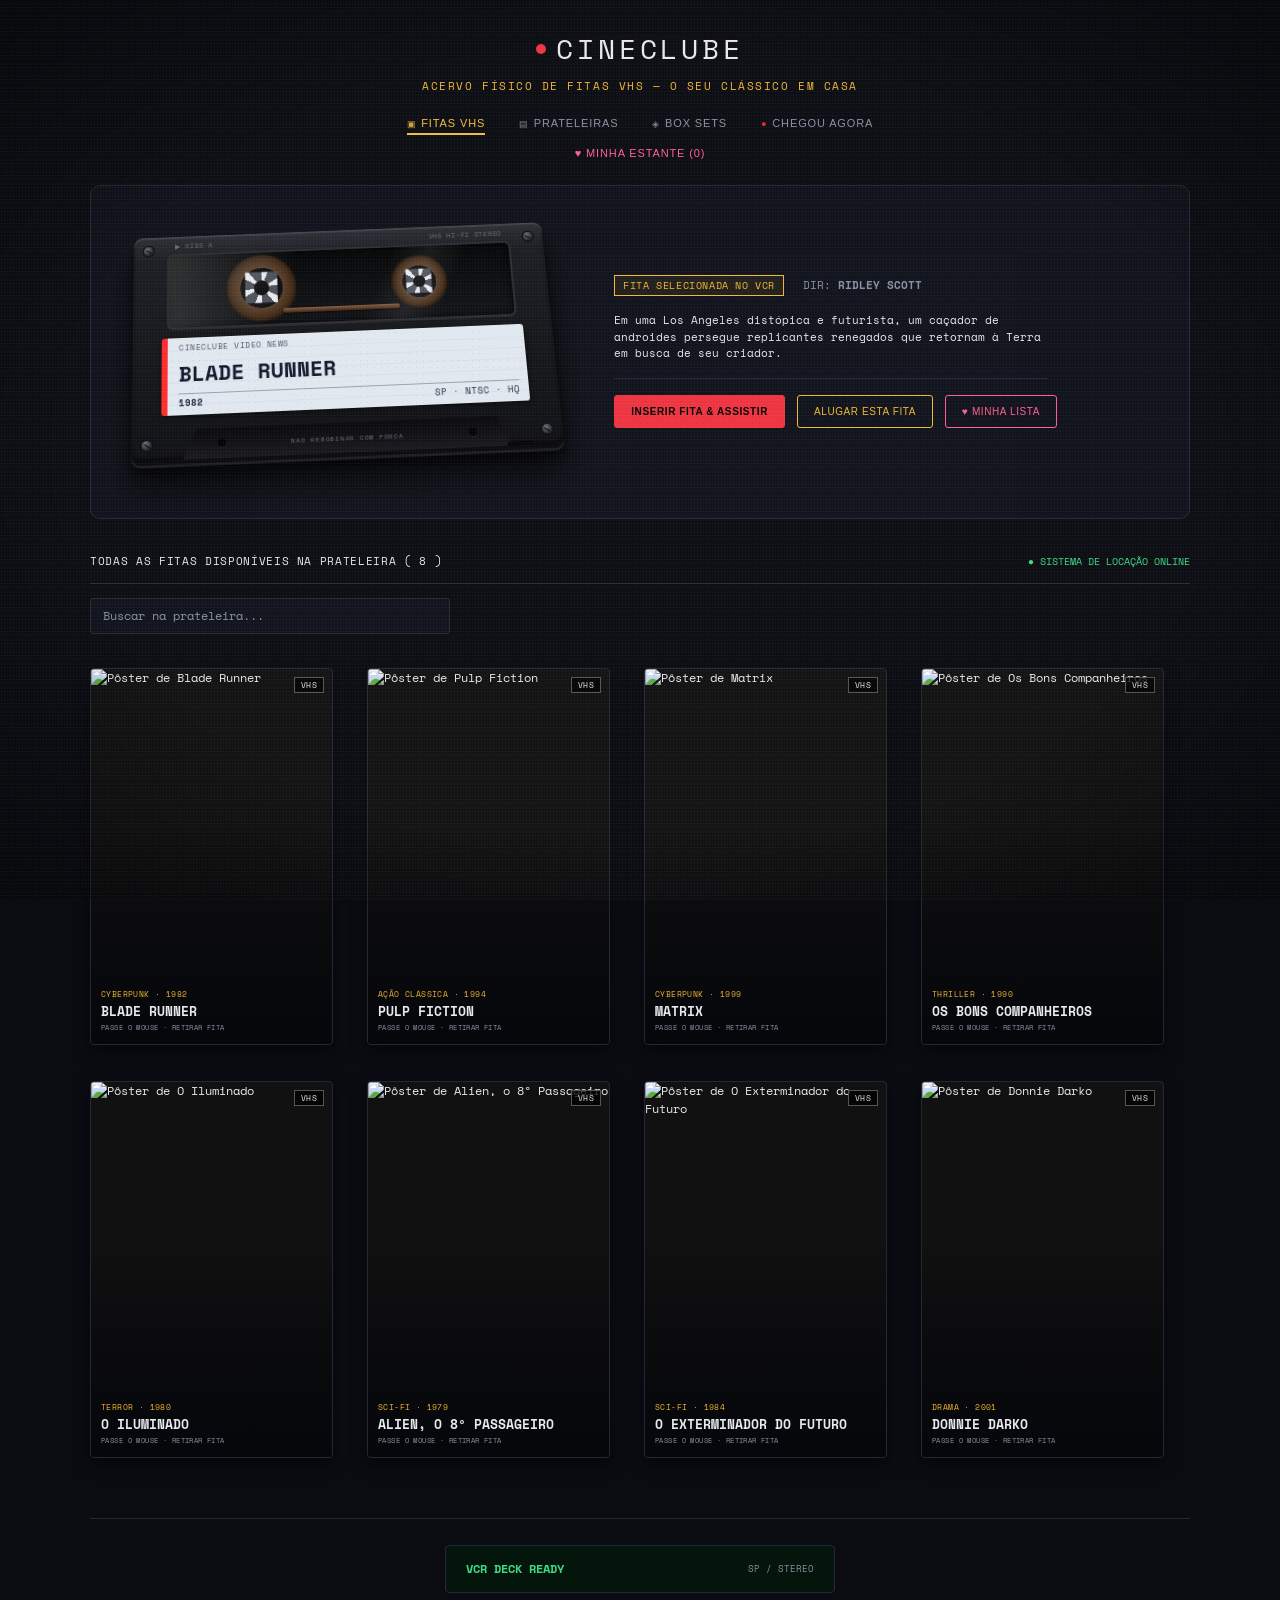
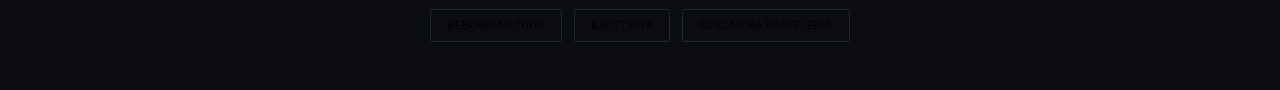
==== commit 78510912: "Add genre filter buttons to shelf menu" ====
--- a/Projeto-Design/index.html
+++ b/Projeto-Design/index.html
@@ -374,13 +374,24 @@
         <button type="button" data-filter="chegou">Chegou agora</button>
       </nav>
 
+      <!-- Submenu de PRATELEIRAS (gêneros). Os botões têm data-genero; "todos" limpa o gênero. -->
+      <div class="shelf-menu" id="shelf-menu" hidden>
+        <button type="button" class="on" data-genero="todos">Todas</button>
+        <button type="button" data-genero="Ação">Ação</button>
+        <button type="button" data-genero="Ficção científica">Ficção científica</button>
+        <button type="button" data-genero="Terror">Terror</button>
+        <button type="button" data-genero="Crime">Crime</button>
+        <button type="button" data-genero="Drama">Drama</button>
+        <button type="button" data-genero="Suspense">Suspense</button>
+      </div>
+
       <button
         type="button"
         class="mylist"
         id="btn-menu-lista"
         data-filter="minha-lista"
       >
-        ♥ Minha lista (<span id="list-count">0</span>)
+        ♥ Minha estante (<span id="list-count">0</span>)
       </button>
     </header>
 
@@ -925,6 +936,49 @@
       </footer>
     </main>
 
+
+    <!-- =========================================
+         MODAL DO FILME (preencher via JS; abrir/fechar = tirar/pôr "hidden")
+    ========================================== -->
+    <div id="modal" class="modal" hidden>
+      <div class="modal-box" role="dialog" aria-modal="true" aria-labelledby="modal-title">
+        <button type="button" id="modal-close" class="modal-x" aria-label="Fechar">&times;</button>
+        <div class="modal-poster"><img id="modal-poster" src="" alt="" /></div>
+        <div class="modal-body">
+          <h2 id="modal-title">Título</h2>
+          <p class="modal-meta">
+            <span id="modal-year"></span> · <span id="modal-genre"></span> ·
+            <span id="modal-duration"></span>
+          </p>
+          <p class="modal-dir">Diretor: <b id="modal-director"></b></p>
+          <p id="modal-desc" class="modal-desc"></p>
+          <div class="modal-actions">
+            <button type="button" id="modal-shelf" class="btn pink">Adicionar à minha estante</button>
+            <button type="button" id="modal-watch" class="btn red">Assistir agora</button>
+          </div>
+        </div>
+      </div>
+    </div>
+
+    <!-- =========================================
+         PLAYER VCR SIMULADO (sem vídeo real)
+    ========================================== -->
+    <div id="player" class="modal" hidden>
+      <div class="player-box" role="dialog" aria-modal="true" aria-label="Player">
+        <button type="button" id="player-close" class="modal-x" aria-label="Fechar player">&times;</button>
+        <div class="player-screen">
+          <span id="player-state" class="player-state">&#9654; PLAY</span>
+          <h3 id="player-title">TÍTULO</h3>
+          <small>VHS &bull; SP &bull; STEREO</small>
+        </div>
+        <div class="player-bar"><div id="player-progress" class="player-progress"></div></div>
+        <div class="player-ctrl">
+          <button type="button" id="player-toggle" class="btn gold">&#10074;&#10074; Pause</button>
+          <span id="player-time">00:00</span>
+        </div>
+      </div>
+    </div>
+
     <div id="toast" class="toast" hidden></div>
 
     <script src="script.js"></script>
